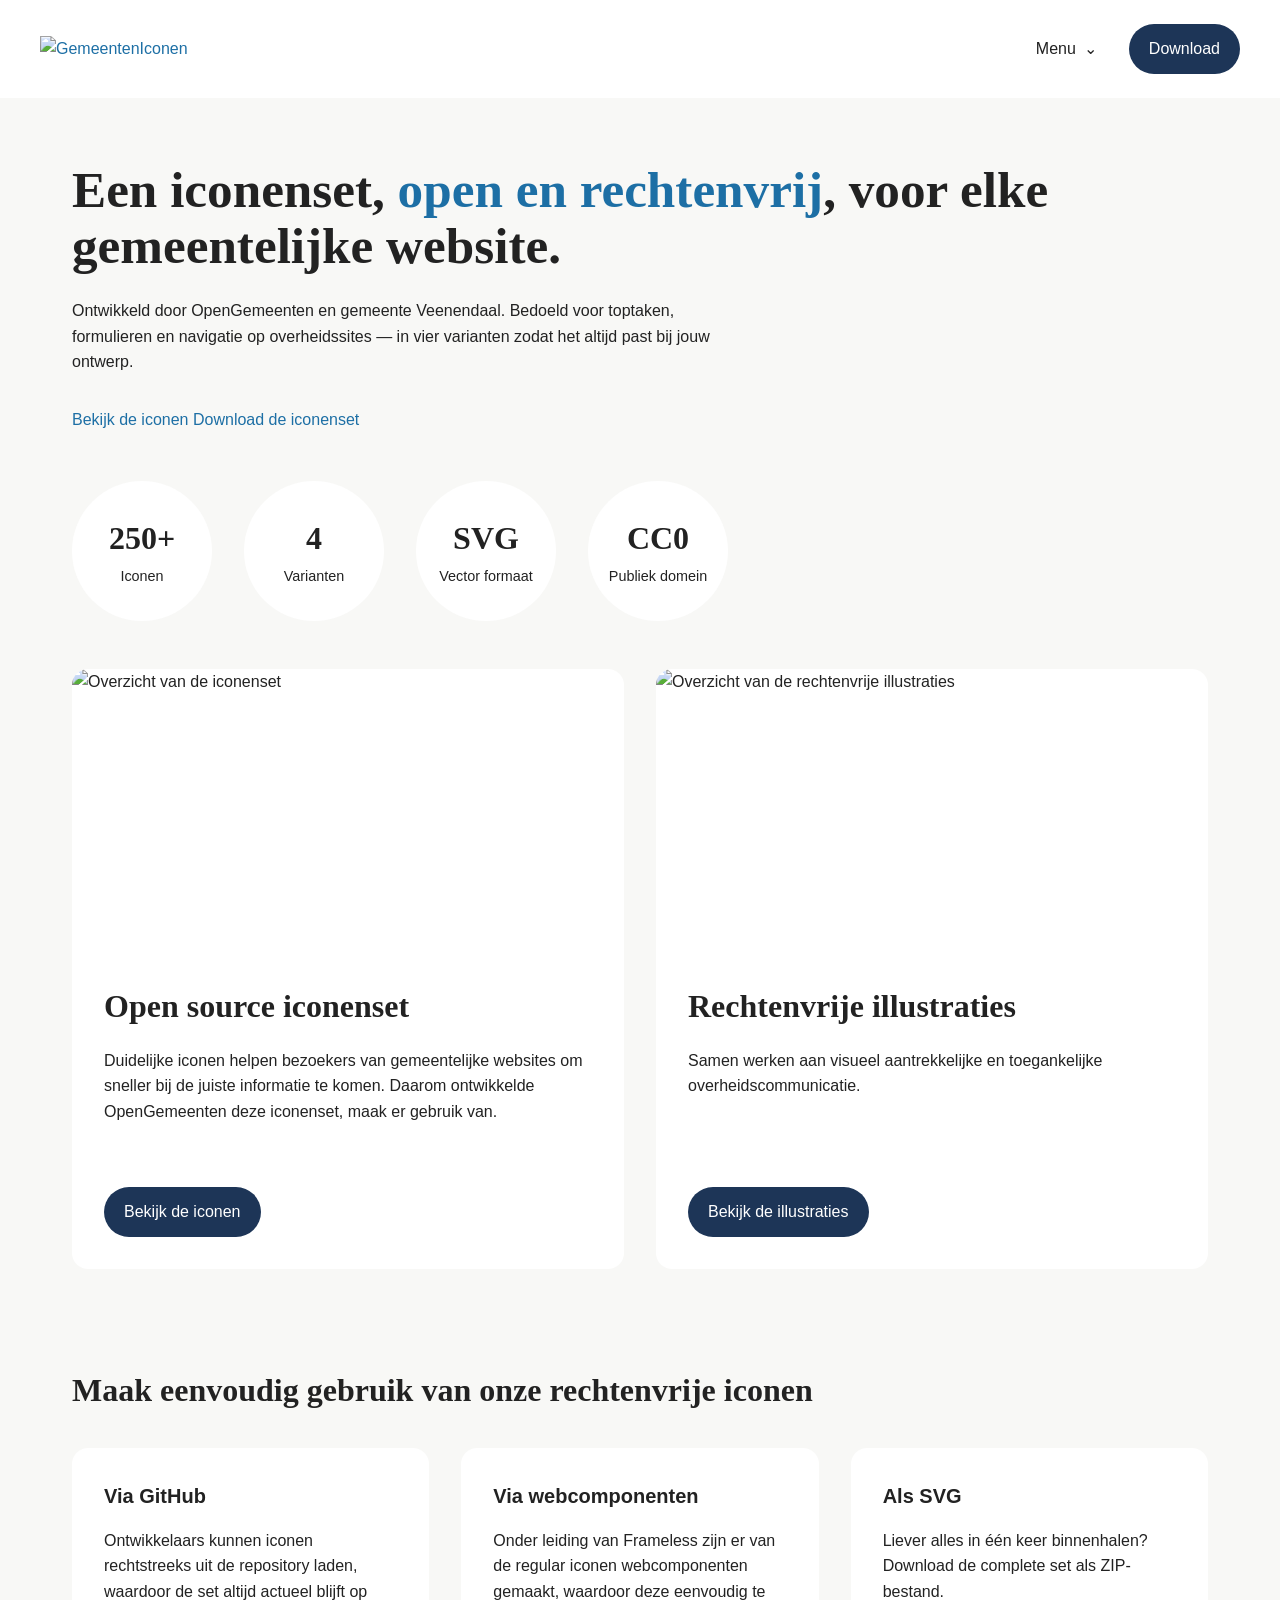
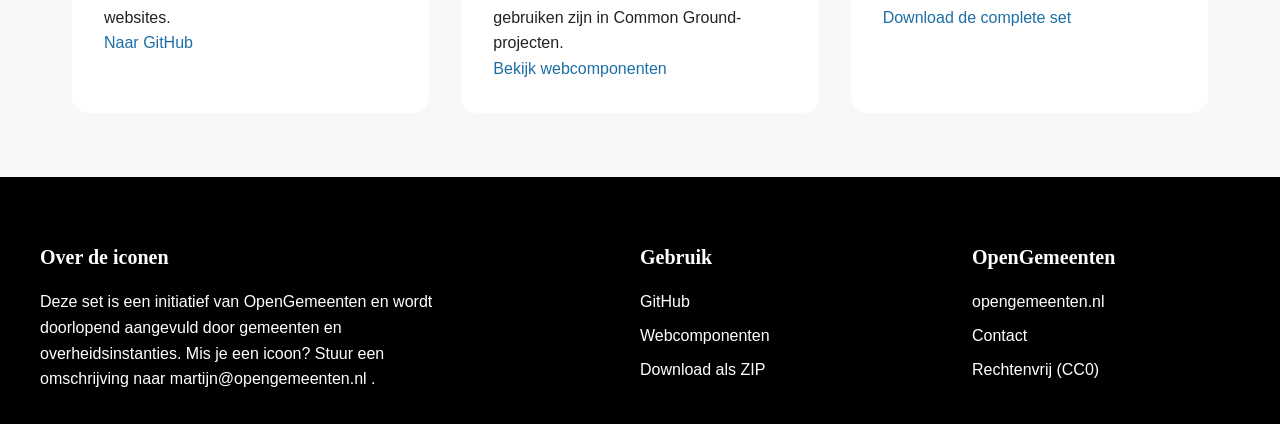
==== index.html @ 6f6ff190 "copy van vorige repo" ====
<!DOCTYPE html>
<html lang="nl">

<head>
    <meta charset="UTF-8">
    <meta name="viewport" content="width=device-width, initial-scale=1.0">

    <title>GemeentenIconen</title>

    <!-- CSS -->
    <link rel="stylesheet" href="styles/styles.css">
    <link rel="stylesheet" href="styles/home.css">
</head>

<body>

    <!-- Header -->
    <header class="header">

        <nav class="nav">

            <!-- Logo -->
            <a href="index.html" class="logo">
                <img src="assets/logo.svg" alt="GemeentenIconen">
            </a>

            <!-- Menu -->
            <details class="menu">

                <summary>Menu</summary>

                <ul class="nav-list">

                    <li class="nav-item">
                        <a href="iconen.html">Iconen</a>
                    </li>

                    <li class="nav-item">
                        <a href="illustraties.html">Illustraties</a>
                    </li>

                    <li class="nav-item">
                        <a href="doe-mee.html">Doe mee</a>
                    </li>

                    <li class="nav-item">
                        <a href="rechtenvrij.html">Rechtenvrij</a>
                    </li>

                    <li class="nav-item">
                        <a href="credits.html">Credits</a>
                    </li>

                </ul>

            </details>

            <!-- Download -->
            <a href="#download" class="nav-download">
                Download
            </a>

        </nav>

    </header>

    <!-- Hero -->
    <section class="hero">

        <h1>
            Een iconenset,
            <span>open en rechtenvrij</span>,
            voor elke gemeentelijke website.
        </h1>

        <p>
            Ontwikkeld door OpenGemeenten en gemeente Veenendaal.
            Bedoeld voor toptaken, formulieren en navigatie op overheidssites
            — in vier varianten zodat het altijd past bij jouw ontwerp.
        </p>

        <a href="iconen.html">Bekijk de iconen</a>

        <a href="download.html">Download de iconenset</a>

    </section>

    <!-- Kenmerken -->
    <section class="features">

        <article>
            <h2>250+</h2>
            <p>Iconen</p>
        </article>

        <article>
            <h2>4</h2>
            <p>Varianten</p>
        </article>

        <article>
            <h2>SVG</h2>
            <p>Vector formaat</p>
        </article>

        <article>
            <h2>CC0</h2>
            <p>Publiek domein</p>
        </article>

    </section>

    <!-- Iconen en illustraties -->
    <section class="content-options">

        <!-- Iconen -->
        <article class="option option-icons">

            <img src="assets/iconenset-overzicht.png" alt="Overzicht van de iconenset">

            <div class="option-text">
                <h2>Open source iconenset</h2>

                <p>
                    Duidelijke iconen helpen bezoekers van gemeentelijke websites
                    om sneller bij de juiste informatie te komen.
                    Daarom ontwikkelde OpenGemeenten deze iconenset, maak er gebruik van.
                </p>

                <a href="iconen.html">
                    Bekijk de iconen
                </a>
            </div>

        </article>

        <!-- Illustraties -->
        <article class="option option-illustrations">

            <img src="assets/Illustraties.jpg" alt="Overzicht van de rechtenvrije illustraties">

            <div class="option-text">
                <h2>Rechtenvrije illustraties</h2>

                <p>
                    Samen werken aan visueel aantrekkelijke en toegankelijke overheidscommunicatie.
                </p>

                <a href="illustraties.html">
                    Bekijk de illustraties
                </a>
            </div>

        </article>

    </section>

    <!-- Downloadmogelijkheden -->
    <section class="download-options" id="download">

        <h2>Maak eenvoudig gebruik van onze rechtenvrije iconen</h2>

        <!-- GitHub -->
        <article>
            <h3>Via GitHub</h3>

            <p>
                Ontwikkelaars kunnen iconen rechtstreeks uit de repository laden,
                waardoor de set altijd actueel blijft op websites.
            </p>

            <a href="download.html">
                Naar GitHub
            </a>
        </article>


        <!-- Webcomponenten -->
        <article>
            <h3>Via webcomponenten</h3>

            <p>
                Onder leiding van Frameless zijn er van de regular iconen
                webcomponenten gemaakt, waardoor deze eenvoudig te gebruiken zijn
                in Common Ground-projecten.
            </p>

            <a href="download.html">
                Bekijk webcomponenten
            </a>
        </article>


        <!-- SVG -->
        <article>
            <h3>Als SVG</h3>

            <p>
                Liever alles in één keer binnenhalen?
                Download de complete set als ZIP-bestand.
            </p>

            <a href="download.html">
                Download de complete set
            </a>
        </article>

    </section>

    <!-- Footer -->
    <footer class="footer">

        <!-- Over de iconen -->
        <section class="footer-section">
            <h2>Over de iconen</h2>

            <p>
                Deze set is een initiatief van OpenGemeenten
                en wordt doorlopend aangevuld door gemeenten en
                overheidsinstanties. Mis je een icoon? Stuur een
                omschrijving naar
                <a href="mailto:martijn@opengemeenten.nl">
                    martijn@opengemeenten.nl
                </a>.
            </p>
        </section>


        <!-- Gebruik -->
        <section class="footer-section">
            <h2>Gebruik</h2>

            <ul>
                <li>
                    <a href="download.html">GitHub</a>
                </li>

                <li>
                    <a href="download.html">Webcomponenten</a>
                </li>

                <li>
                    <a href="download.html">Download als ZIP</a>
                </li>
            </ul>
        </section>


        <!-- OpenGemeenten -->
        <section class="footer-section">
            <h2>OpenGemeenten</h2>

            <ul>
                <li>
                    <a href="https://www.opengemeenten.nl">opengemeenten.nl</a>
                </li>

                <li>
                    <a href="doe-mee.html">Contact</a>
                </li>

                <li>
                    <a href="rechtenvrij.html">Rechtenvrij (CC0)</a>
                </li>
            </ul>
        </section>

    </footer>

</body>

</html>
---- styles/styles.css ----
/* ========================================
   VARIABELEN
   ======================================== */

* {
    box-sizing: border-box;
    margin: 0;
    padding: 0;
}

:root {
    /* Kleuren */
    --COLOR_PRIMARY: #1D3557;
    --COLOR_SECONDARY: #457B9D;
    --COLOR_ACCENT: #8ECAE6;
    --COLOR_LINK: #1D6FA5;
    --COLOR_BACKGROUND: #F8F8F6;
    --COLOR_WHITE: #FFFFFF;
    --COLOR_TEXT: #222222;
    --COLOR_LINK_HOVER: #8ECAE6;

    /* Lettertypes */
    --FONT_BODY: Arial, sans-serif;
    --FONT_TITLE: Georgia, serif;

    /* Tekstgroottes */
    --FONT_SIZE_BODY: 1rem;
    --FONT_SIZE_H1: clamp(2.2rem, 4vw, 3.8rem);
    --FONT_SIZE_H2: 2rem;
    --FONT_SIZE_H3: 1.25rem;

    /* Ruimte */
    --SPACE_SMALL: 1rem;
    --SPACE_MEDIUM: 2rem;
    --SPACE_LARGE: 4rem;

    /* Overig */
    --BORDER_RADIUS: 1rem;
    --MAX_WIDTH: 1200px;
}


body {
    font-family: var(--FONT_BODY);
    font-size: var(--FONT_SIZE_BODY);
    color: var(--COLOR_TEXT);
    background-color: var(--COLOR_BACKGROUND);
    line-height: 1.6;
}

/* Algemene linkstijl */
a {
    font-family: inherit;
    font-size: inherit;
    font-weight: normal;
    color: var(--COLOR_LINK);
    text-decoration: none;
    text-underline-offset: 0.2em;
    transition: color 0.2s ease;
}

a:hover,
a:focus-visible {
    color: var(--COLOR_LINK_HOVER);
    text-decoration: underline;
}
---- styles/home.css ----
/* ========================================
   HOMEPAGE
   ======================================== */


/* Header */

.header {
    padding: 1.5rem 2rem;
    background-color: var(--COLOR_WHITE);
}

.nav {
    max-width: var(--MAX_WIDTH);
    margin: 0 auto;

    display: flex;
    align-items: center;
    gap: 1rem;
}


/* Logo */

.logo {
    margin-right: auto;
}

.logo img {
    width: 180px;
    height: auto;
    display: block;
}


/* Menu */

.menu {
    position: relative;
}

.menu summary {
    padding: 0.75rem 1rem;

    list-style: none;
    cursor: pointer;
}

.menu summary::-webkit-details-marker {
    display: none;
}

.menu summary::after {
    content: "⌄";
    margin-left: 0.5rem;
}


/* Dropdown */

.nav-list {
    position: absolute;
    top: calc(100% + 0.5rem);
    left: 50%;
    transform: translateX(-50%);

    min-width: 200px;
    padding: 0.75rem;

    list-style: none;

    background-color: var(--COLOR_WHITE);
    border-radius: var(--BORDER_RADIUS);

    box-shadow: 0 8px 25px rgba(0, 0, 0, 0.12);
}

.nav-item a {
    display: block;
    padding: 0.75rem 1rem;
}

.nav-item a:hover {
    background-color: var(--COLOR_BACKGROUND);
}


/* Download */

.nav-download {
    padding: 0.75rem 1.25rem;

    background-color: var(--COLOR_PRIMARY);
    color: var(--COLOR_WHITE);

    border-radius: 2rem;
}

.nav-download:hover,
.nav-download:focus-visible,
.option-text a:hover,
.option-text a:focus-visible {
    background-color: var(--COLOR_SECONDARY);
    color: var(--COLOR_WHITE);
    text-decoration: underline;
}


/* ========================================
   HERO
   ======================================== */

.hero {
    max-width: var(--MAX_WIDTH);
    margin: 0 auto;
    padding: 4rem 2rem 2rem;

    text-align: left;
}

.hero h1 {
    max-width: 1400px;
    margin: 0 0 1.5rem;

    font-family: var(--FONT_TITLE);
    font-size: var(--FONT_SIZE_H1);
    line-height: 1.1;
}

.hero h1 span {
    color: var(--COLOR_LINK);
}

.hero p {
    max-width: 650px;
    margin: 0 0 2rem;
}


/* ========================================
   KENMERKEN
   ======================================== */

.features {
    max-width: var(--MAX_WIDTH);
    margin: 0 auto;
    padding: 1rem 2rem;

    display: flex;
    justify-content: flex-start;
    align-items: center;
    gap: 2rem;
}

.features article {
    width: 140px;
    height: 140px;

    display: flex;
    flex-direction: column;
    justify-content: center;
    align-items: center;

    text-align: center;

    background-color: var(--COLOR_WHITE);
    border-radius: 50%;
}

.features h2 {
    font-family: var(--FONT_TITLE);
    font-size: var(--FONT_SIZE_H2);
}

.features p {
    font-size: 0.9rem;
}


/* ========================================
   ICONEN EN ILLUSTRATIES
   ======================================== */

.content-options {
    max-width: var(--MAX_WIDTH);
    margin: 0 auto;
    padding: 2rem 2rem;

    display: grid;
    grid-template-columns: repeat(2, 1fr);
    gap: 2rem;
    align-items: stretch;
}

/* Kaarten */

.content-options article {
    height: 100%;
    padding: 0;
    overflow: hidden;

    display: flex;
    flex-direction: column;

    background-color: var(--COLOR_WHITE);
    border-radius: var(--BORDER_RADIUS);
}

/* Afbeeldingen */

.content-options img {
    display: block;
    width: 100%;
    height: 280px;
    object-fit: cover;
}

/* Tekstvlak */

.option-text {
    flex: 1;
    min-height: 320px;
    padding: 2rem;

    display: flex;
    flex-direction: column;
    align-items: flex-start;
}

/* Titels */

.content-options h2 {
    margin-bottom: 1rem;

    font-family: var(--FONT_TITLE);
    font-size: var(--FONT_SIZE_H2);
}

/* Beschrijving */

.content-options p {
    margin: 0 0 1.5rem;
}

/* Knoppen */

.option-text a {
    display: inline-block;
    margin-top: auto;
    padding: 0.75rem 1.25rem;

    background-color: var(--COLOR_PRIMARY);
    color: var(--COLOR_WHITE);
    border-radius: 2rem;
}


/* ========================================
   DOWNLOADMOGELIJKHEDEN
   ======================================== */

.download-options {
    max-width: var(--MAX_WIDTH);
    margin: 0 auto;
    padding: var(--SPACE_LARGE) 2rem;

    display: grid;
    grid-template-columns: repeat(3, 1fr);
    gap: 2rem;

    text-align: left;
}

/* Titel over de drie kaarten */

.download-options>h2 {
    grid-column: 1 / -1;

    font-family: var(--FONT_TITLE);
    font-size: var(--FONT_SIZE_H2);
}

/* Introductietekst */

.download-options>p {
    grid-column: 1 / -1;

    margin-top: -1rem;
}

/* Downloadkaarten */

.download-options article {
    padding: 2rem;

    background-color: var(--COLOR_WHITE);
    border-radius: var(--BORDER_RADIUS);
}

.download-options h3 {
    margin-bottom: 1rem;

    font-size: var(--FONT_SIZE_H3);
}

/* ========================================
   FOOTER
   ======================================== */

.footer {
    padding: var(--SPACE_LARGE) max(2rem, calc((100% - var(--MAX_WIDTH)) / 2)) 2rem;

    display: grid;
    grid-template-columns: 2fr 1fr 1fr;
    gap: 4rem;

    background-color: #000000;
    color: var(--COLOR_WHITE);
}

.footer-section h2 {
    margin-bottom: 1rem;

    font-family: var(--FONT_TITLE);
    font-size: var(--FONT_SIZE_H3);
}

.footer-section p {
    max-width: 400px;
}

.footer-section ul {
    list-style: none;
}

.footer-section li {
    margin-bottom: 0.5rem;
}

/* Footer linkjes */
.footer-section a,
.footer-section p a {
    color: var(--COLOR_WHITE);
    font-weight: normal;
    text-decoration: none;
}

/* Hover footer linkjes */
.footer-section a:hover,
.footer-section a:focus-visible,
.footer-section p a:hover,
.footer-section p a:focus-visible {
    color: var(--COLOR_LINK_HOVER);
    text-decoration: underline;
}


/* ========================================
   RESPONSIVE
   ======================================== */

@media (max-width: 768px) {

    /* Header */

    .header {
        padding: 1rem;
    }

    .nav {
        gap: 0.5rem;
    }

    .nav-download {
        padding: 0.6rem 1rem;
    }


    /* Hero */

    .hero {
        padding: 4rem 1.5rem;
    }

    .hero h1 {
        font-size: clamp(2rem, 10vw, 3rem);
    }


    /* Kenmerken */

    .features {
        padding: 2rem 1.5rem;

        display: grid;
        grid-template-columns: repeat(2, 140px);
        justify-content: center;

        gap: 1.5rem;
    }


    /* Iconen en illustraties */

    .content-options {
        padding: 3rem 1.5rem;

        grid-template-columns: 1fr;
        gap: 1.5rem;
    }

    .content-options img {
        height: 220px;
    }


    /* Downloadmogelijkheden */

    .download-options {
        padding: 3rem 1.5rem;

        grid-template-columns: 1fr;
        gap: 1.5rem;
    }

    .download-options>h2,
    .download-options>p {
        grid-column: 1;
    }

    /* Footer */

    .footer {
        padding: 3rem 1.5rem 1.5rem;

        grid-template-columns: 1fr;
        gap: 2rem;
    }

    .footer-section p {
        max-width: none;
    }

    .footer-section h2 {
        margin-bottom: 0.75rem;
    }
}
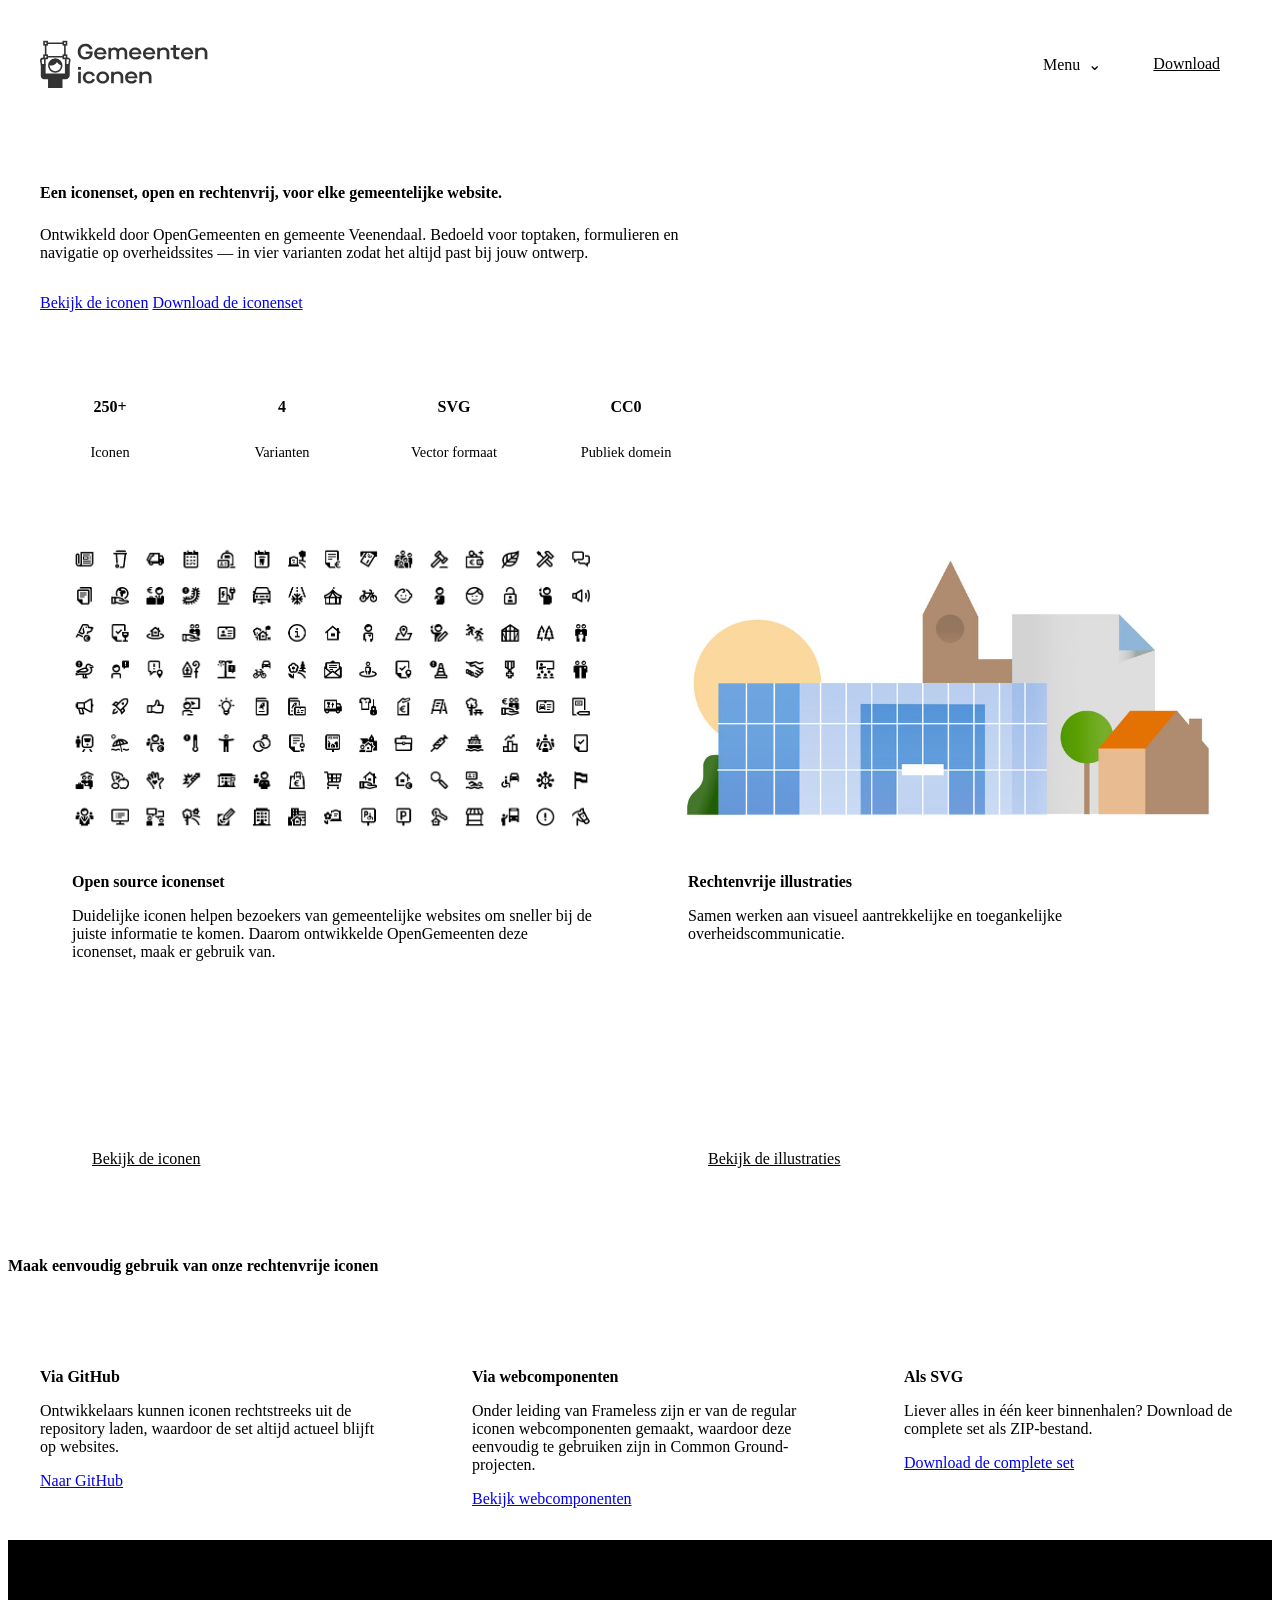
==== commit 005eb067: "added all icons and stylesheet alle iconen zijn toegevoegd en ik heb de gezamenlijke stylesheet toeg" ====
--- a/index.html
+++ b/index.html
@@ -7,9 +7,12 @@
 
     <title>GemeentenIconen</title>
 
-    <!-- CSS -->
-    <link rel="stylesheet" href="styles/styles.css">
+    <!-- Gezamenlijke externe stylesheet -->
+    <link rel="stylesheet" href="https://sophieediepenmaat.github.io/look-and-feel-styleguide/styleguide.css">
+
+    <!-- Pagina-specifieke stylesheet -->
     <link rel="stylesheet" href="styles/home.css">
+
 </head>
 
 <body>
